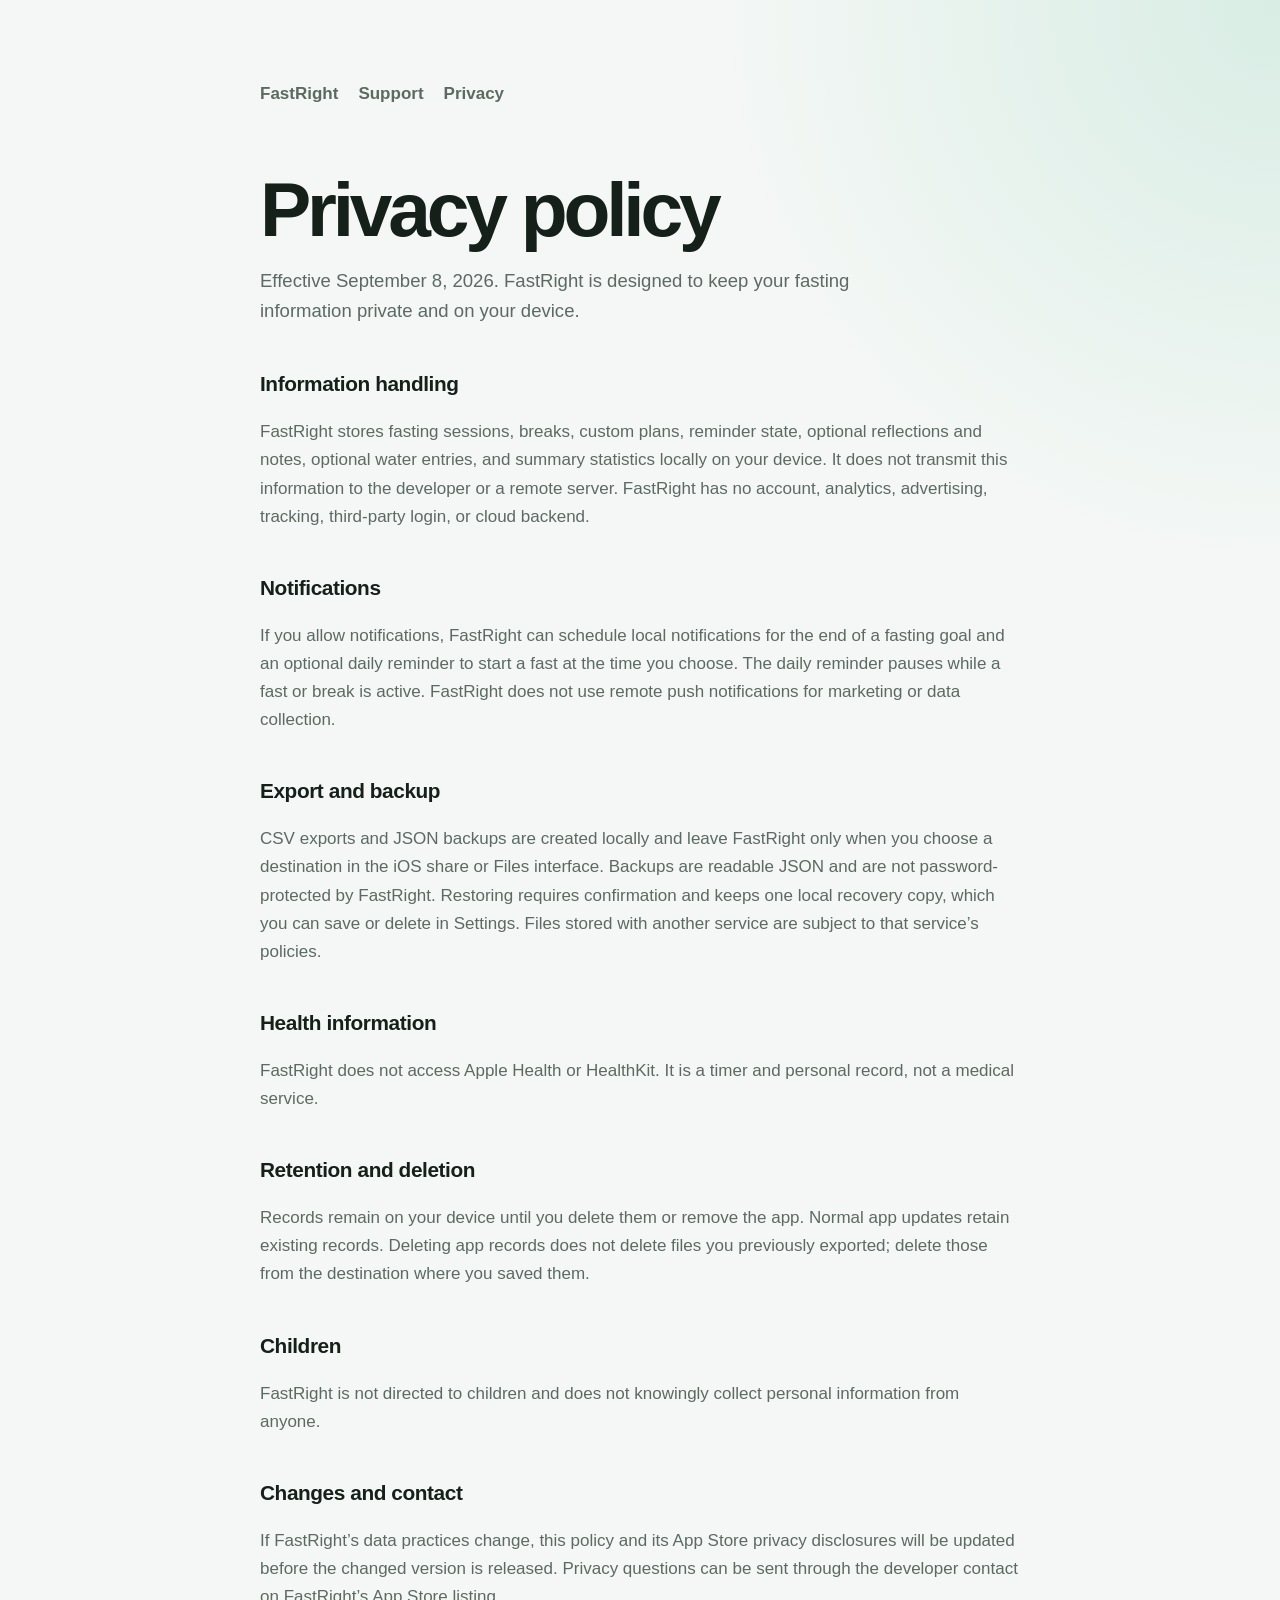
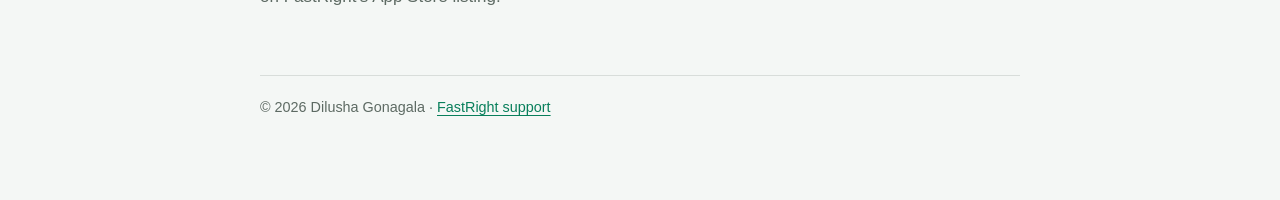
==== privacy/index.html @ f5a5968c "docs: publish FastRight support and privacy pages" ====
<!doctype html>
<html lang="en">
<head>
  <meta charset="utf-8">
  <meta name="viewport" content="width=device-width, initial-scale=1">
  <meta name="description" content="FastRight privacy policy.">
  <title>FastRight Privacy Policy</title>
  <link rel="stylesheet" href="../styles.css">
</head>
<body><main>
  <nav aria-label="Main navigation"><a href="../">FastRight</a><a href="../support/">Support</a><a href="./" aria-current="page">Privacy</a></nav>
  <h1>Privacy policy</h1>
  <p class="lede">Effective September 8, 2026. FastRight is designed to keep your fasting information private and on your device.</p>

  <h2>Information handling</h2>
  <p>FastRight stores fasting sessions, breaks, custom plans, reminder state, optional reflections and notes, optional water entries, and summary statistics locally on your device. It does not transmit this information to the developer or a remote server. FastRight has no account, analytics, advertising, tracking, third-party login, or cloud backend.</p>

  <h2>Notifications</h2>
  <p>If you allow notifications, FastRight can schedule local notifications for the end of a fasting goal and an optional daily reminder to start a fast at the time you choose. The daily reminder pauses while a fast or break is active. FastRight does not use remote push notifications for marketing or data collection.</p>

  <h2>Export and backup</h2>
  <p>CSV exports and JSON backups are created locally and leave FastRight only when you choose a destination in the iOS share or Files interface. Backups are readable JSON and are not password-protected by FastRight. Restoring requires confirmation and keeps one local recovery copy, which you can save or delete in Settings. Files stored with another service are subject to that service’s policies.</p>

  <h2>Health information</h2>
  <p>FastRight does not access Apple Health or HealthKit. It is a timer and personal record, not a medical service.</p>

  <h2>Retention and deletion</h2>
  <p>Records remain on your device until you delete them or remove the app. Normal app updates retain existing records. Deleting app records does not delete files you previously exported; delete those from the destination where you saved them.</p>

  <h2>Children</h2>
  <p>FastRight is not directed to children and does not knowingly collect personal information from anyone.</p>

  <h2>Changes and contact</h2>
  <p>If FastRight’s data practices change, this policy and its App Store privacy disclosures will be updated before the changed version is released. Privacy questions can be sent through the developer contact on FastRight’s App Store listing.</p>

  <footer>© 2026 Dilusha Gonagala · <a href="../support/">FastRight support</a></footer>
</main></body>
</html>
---- styles.css ----
:root {
  color-scheme: light dark;
  --bg: #f4f7f5;
  --surface: rgba(255, 255, 255, 0.82);
  --text: #16201b;
  --muted: #5d6a63;
  --accent: #087f5b;
  --line: rgba(22, 32, 27, 0.12);
}

@media (prefers-color-scheme: dark) {
  :root {
    --bg: #0d1411;
    --surface: rgba(24, 34, 29, 0.9);
    --text: #edf5f1;
    --muted: #a6b5ad;
    --accent: #63d9ad;
    --line: rgba(237, 245, 241, 0.14);
  }
}

* { box-sizing: border-box; }
body {
  margin: 0;
  background: radial-gradient(circle at top right, rgba(58, 180, 135, 0.15), transparent 35rem), var(--bg);
  color: var(--text);
  font: 17px/1.65 ui-rounded, -apple-system, BlinkMacSystemFont, "SF Pro Text", sans-serif;
}
main { width: min(760px, calc(100% - 2rem)); margin: 0 auto; padding: 5rem 0; }
nav { display: flex; gap: 1.25rem; margin-bottom: 4rem; }
a { color: var(--accent); text-underline-offset: 0.2em; }
nav a { color: var(--muted); font-weight: 650; text-decoration: none; }
h1 { max-width: 15ch; margin: 0 0 1rem; font-size: clamp(2.5rem, 8vw, 4.8rem); line-height: 0.98; letter-spacing: -0.055em; }
h2 { margin: 2.5rem 0 0.55rem; font-size: 1.3rem; letter-spacing: -0.02em; }
p, li { color: var(--muted); }
.lede { max-width: 42rem; font-size: 1.16rem; }
.card { margin-top: 2.5rem; padding: 1.5rem; border: 1px solid var(--line); border-radius: 1.25rem; background: var(--surface); backdrop-filter: blur(16px); }
.card h2:first-child { margin-top: 0; }
footer { margin-top: 4rem; padding-top: 1.25rem; border-top: 1px solid var(--line); color: var(--muted); font-size: 0.9rem; }
@media (max-width: 540px) { main { padding-top: 2rem; } nav { margin-bottom: 2.5rem; } }
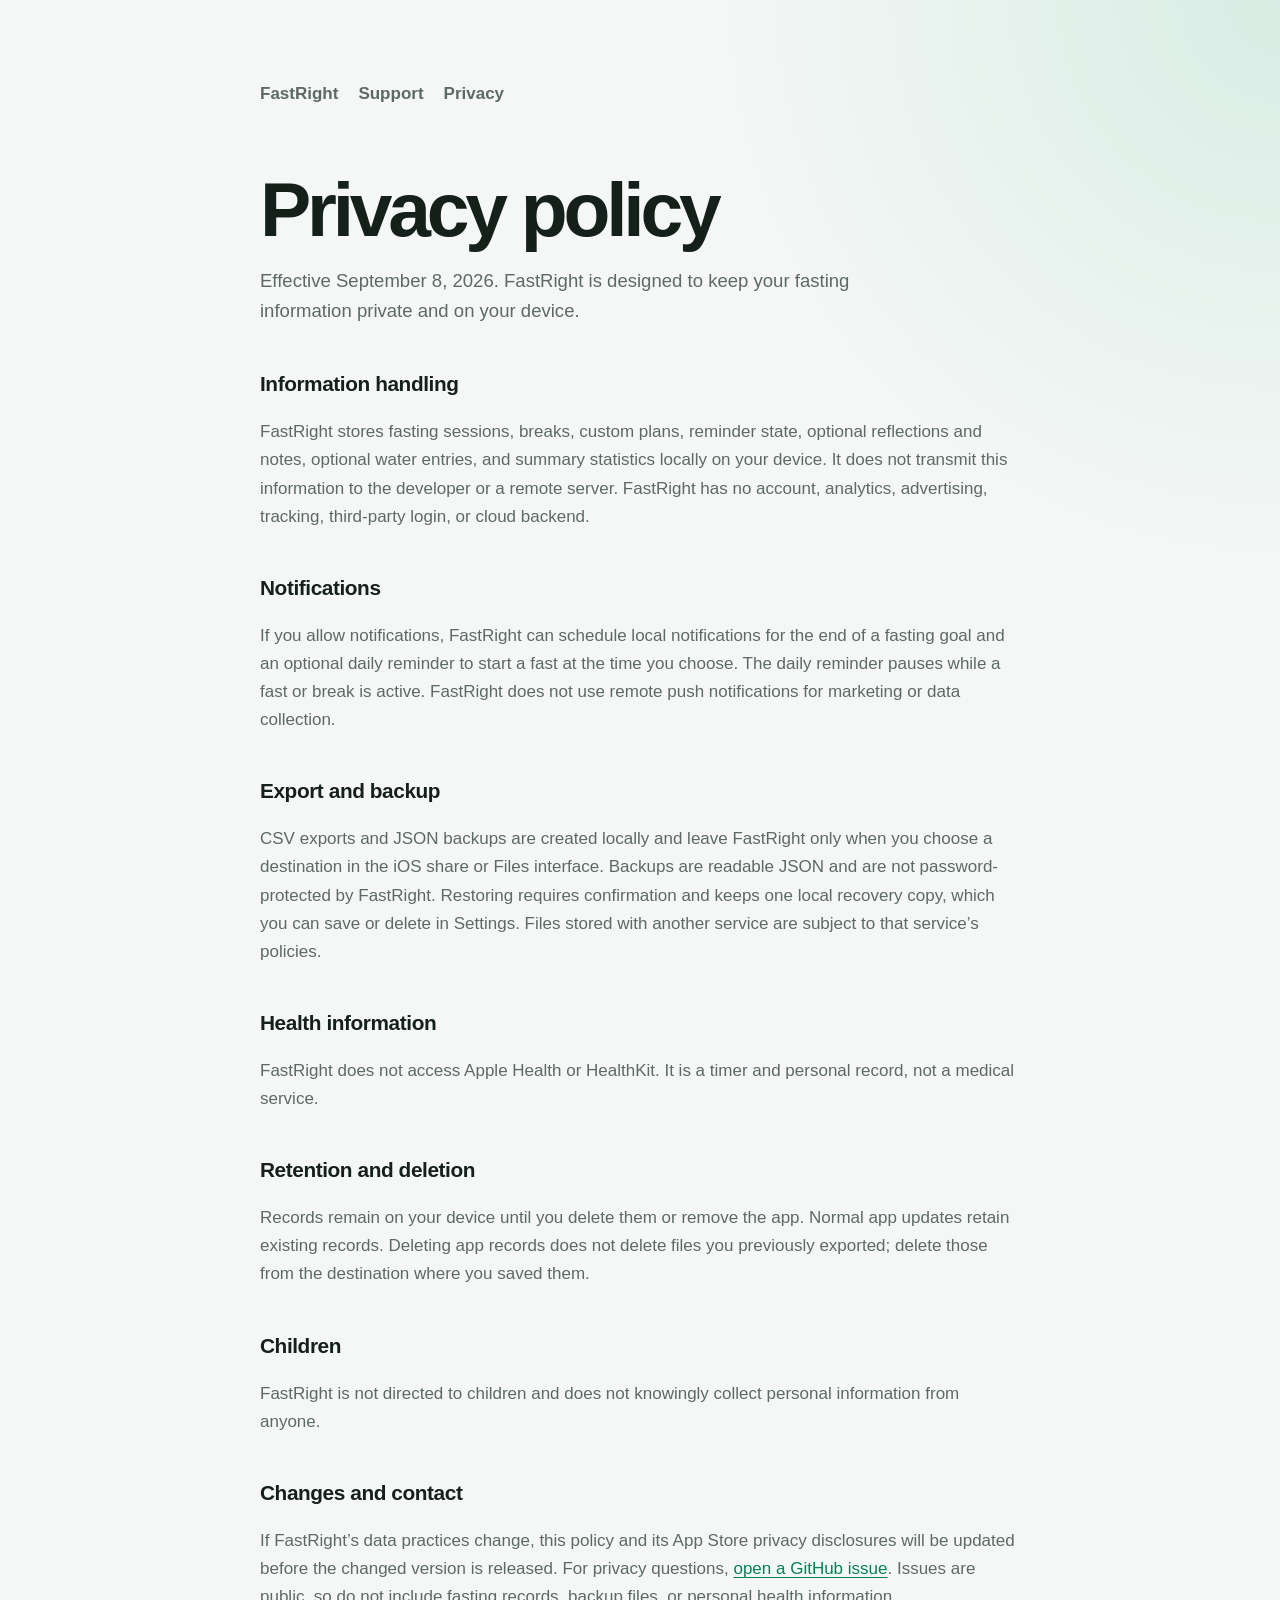
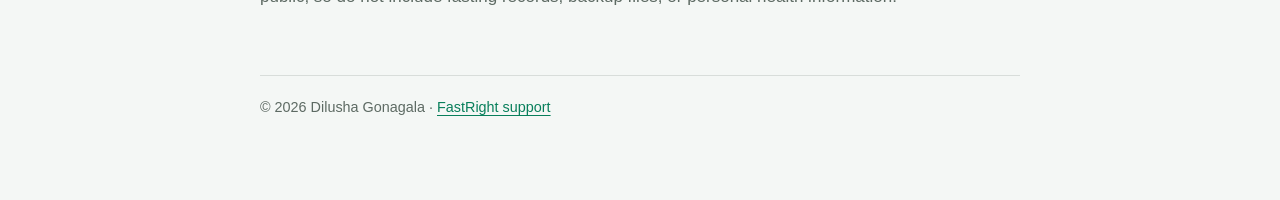
==== commit e4a04359: "Add a concrete public support contact" ====
--- a/privacy/index.html
+++ b/privacy/index.html
@@ -31,7 +31,7 @@
   <p>FastRight is not directed to children and does not knowingly collect personal information from anyone.</p>
 
   <h2>Changes and contact</h2>
-  <p>If FastRight’s data practices change, this policy and its App Store privacy disclosures will be updated before the changed version is released. Privacy questions can be sent through the developer contact on FastRight’s App Store listing.</p>
+  <p>If FastRight’s data practices change, this policy and its App Store privacy disclosures will be updated before the changed version is released. For privacy questions, <a href="https://github.com/andrewdex/fastright-support/issues/new">open a GitHub issue</a>. Issues are public, so do not include fasting records, backup files, or personal health information.</p>
 
   <footer>© 2026 Dilusha Gonagala · <a href="../support/">FastRight support</a></footer>
 </main></body>
